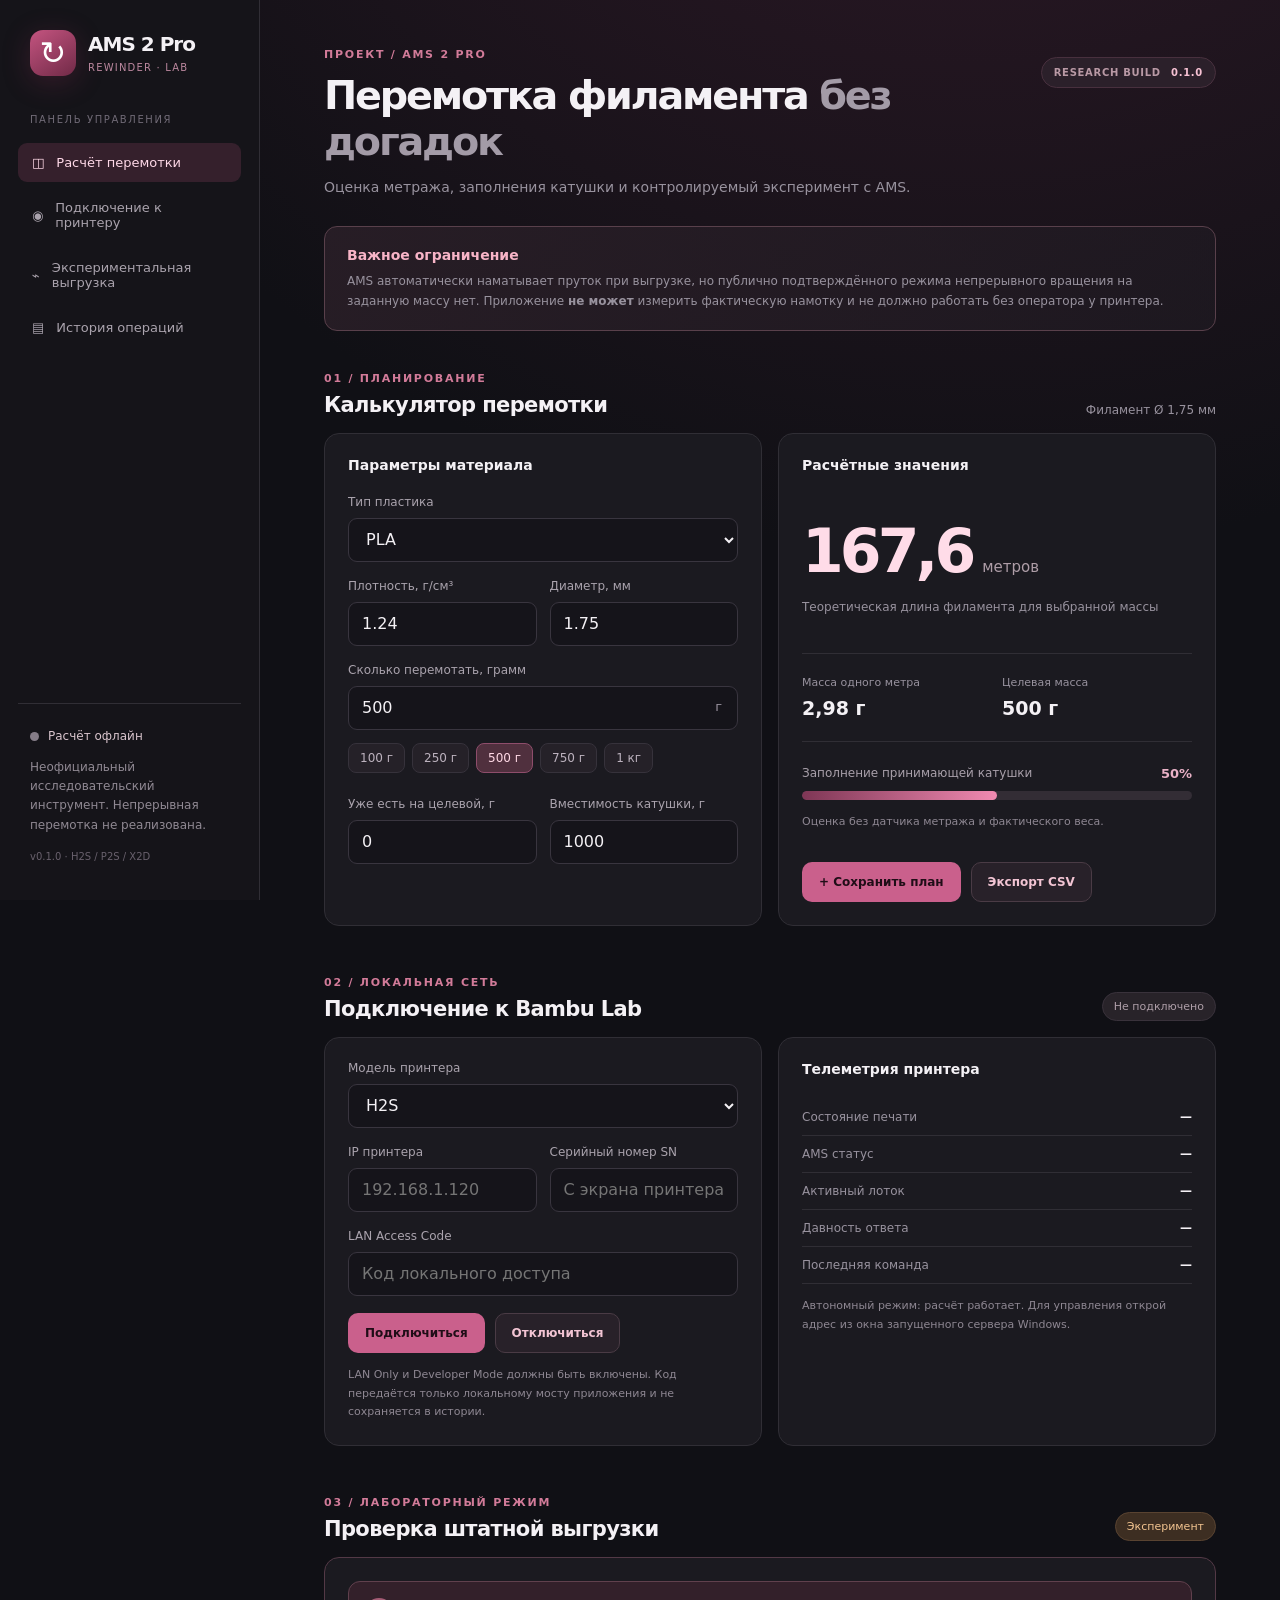
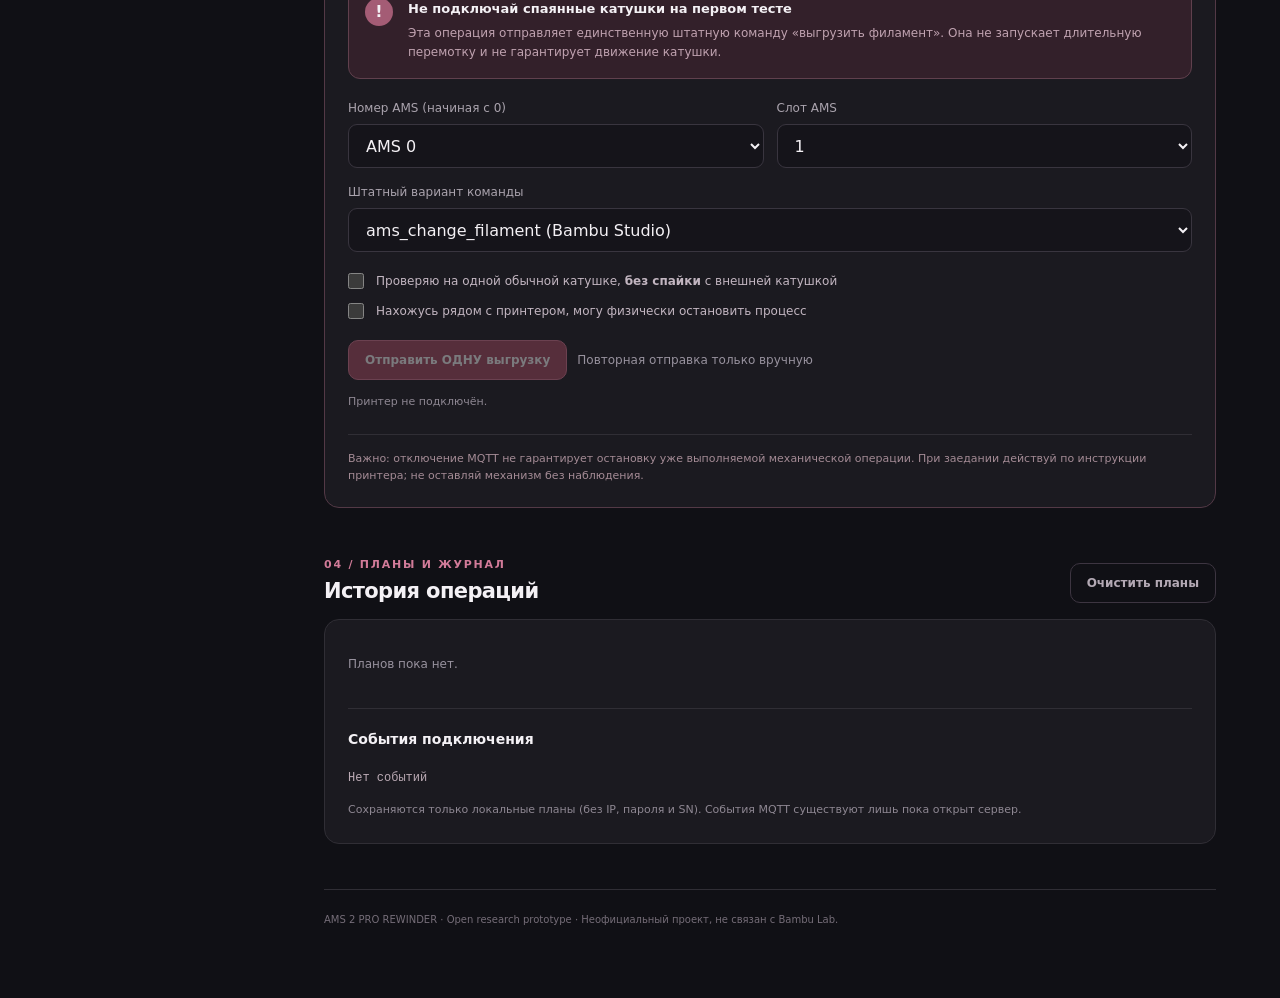
==== android-source/app/src/main/assets/index.html @ 52d9eb33 "Import AMS 2 Pro Rewinder v0.1.0 application source" ====
<!doctype html>
<html lang="ru">
<head>
<meta charset="utf-8"><meta name="viewport" content="width=device-width, initial-scale=1, viewport-fit=cover">
<meta name="theme-color" content="#151319"><meta name="description" content="AMS 2 Pro Rewinder: расчёт и экспериментальная штатная выгрузка через локальный LAN MQTT">
<link rel="manifest" href="manifest.webmanifest"><link rel="icon" href="icon.svg" type="image/svg+xml">
<link rel="stylesheet" href="styles.css"><title>AMS 2 Pro Rewinder</title>
</head>
<body>
<div class="shell">
 <aside class="sidebar">
  <div class="brand"><span class="brand-icon">↻</span><div><strong>AMS 2 Pro</strong><small>REWINDER · LAB</small></div></div>
  <div class="side-label">ПАНЕЛЬ УПРАВЛЕНИЯ</div>
  <a href="#calculator" class="navlink active">◫ <span>Расчёт перемотки</span></a>
  <a href="#connection" class="navlink">◉ <span>Подключение к принтеру</span></a>
  <a href="#experiment" class="navlink">⌁ <span>Экспериментальная выгрузка</span></a>
  <a href="#history" class="navlink">▤ <span>История операций</span></a>
  <div class="sidebar-bottom"><div class="dotline"><span id="sideDot" class="dot muted"></span><span id="sideStatus">Расчёт офлайн</span></div><p>Неофициальный исследовательский инструмент. Непрерывная перемотка не реализована.</p><small>v0.1.0 · H2S / P2S / X2D</small></div>
 </aside>
 <main class="main">
  <header class="header"><div><div class="eyebrow">ПРОЕКТ / AMS 2 PRO</div><h1>Перемотка филамента <span class="text-dim">без догадок</span></h1><p>Оценка метража, заполнения катушки и контролируемый эксперимент с AMS.</p></div><span class="top-tag">RESEARCH BUILD <b>0.1.0</b></span></header>
  <div class="notice"><strong>Важное ограничение</strong><p>AMS автоматически наматывает пруток при выгрузке, но публично подтверждённого режима непрерывного вращения на заданную массу нет. Приложение <b>не может</b> измерить фактическую намотку и не должно работать без оператора у принтера.</p></div>

  <section id="calculator" class="section">
   <div class="section-head"><div><span class="eyebrow">01 / ПЛАНИРОВАНИЕ</span><h2>Калькулятор перемотки</h2></div><span class="quiet">Филамент Ø 1,75 мм</span></div>
   <div class="two-cols">
    <div class="panel"><div class="panel-title">Параметры материала</div>
     <div class="field"><label for="material">Тип пластика</label><select id="material"><option value="PLA">PLA</option><option value="PETG">PETG</option><option value="ABS">ABS</option><option value="ASA">ASA</option><option value="TPU">TPU</option><option value="PA">PA / Nylon</option><option value="PC">PC</option><option value="custom">Другая плотность</option></select></div>
     <div class="fieldrow"><div class="field"><label for="density">Плотность, г/см³</label><input id="density" type="number" min="0.7" max="2.5" step="0.01" value="1.24"></div><div class="field"><label for="diameter">Диаметр, мм</label><input id="diameter" type="number" min="1" max="4" step="0.01" value="1.75"></div></div>
     <div class="field"><label for="grams">Сколько перемотать, грамм</label><div class="input-unit"><input id="grams" type="number" min="1" max="10000" step="1" value="500"><span>г</span></div></div>
     <div class="chips"><button class="chip" data-grams="100">100 г</button><button class="chip" data-grams="250">250 г</button><button class="chip selected" data-grams="500">500 г</button><button class="chip" data-grams="750">750 г</button><button class="chip" data-grams="1000">1 кг</button></div>
     <div class="fieldrow"><div class="field"><label for="starting">Уже есть на целевой, г</label><input id="starting" type="number" min="0" max="10000" value="0"></div><div class="field"><label for="capacity">Вместимость катушки, г</label><input id="capacity" type="number" min="1" max="10000" value="1000"></div></div>
    </div>
    <div class="panel estimate"><div class="panel-title">Расчётные значения</div>
     <div class="big-val"><span id="metres">167,7</span><span>метров</span></div><p class="muted-small">Теоретическая длина филамента для выбранной массы</p>
     <div class="calc-grid"><div><small>Масса одного метра</small><strong id="gpm">2,98 г</strong></div><div><small>Целевая масса</small><strong id="totalWeight">500 г</strong></div></div>
     <div class="gauge-row"><span>Заполнение принимающей катушки</span><strong id="fillLabel">50%</strong></div><div class="gauge"><div id="fillBar"></div></div><p id="overfill" class="helper">Расчёт без поправок на разброс диаметра и плотности.</p>
     <div class="calc-actions"><button id="savePlan" class="primary-btn">+ Сохранить план</button><button id="exportCsv" class="outline-btn">Экспорт CSV</button></div>
    </div>
   </div>
  </section>

  <section id="connection" class="section"><div class="section-head"><div><span class="eyebrow">02 / ЛОКАЛЬНАЯ СЕТЬ</span><h2>Подключение к Bambu Lab</h2></div><span id="connectionBadge" class="status-pill offline">Не подключено</span></div>
   <div class="two-cols"><div class="panel"><div class="field"><label for="model">Модель принтера</label><select id="model"><option>H2S</option><option>P2S</option><option>X2D</option></select></div>
    <div class="fieldrow"><div class="field"><label for="host">IP принтера</label><input id="host" type="text" placeholder="192.168.1.120" autocomplete="off" spellcheck="false"></div><div class="field"><label for="serial">Серийный номер SN</label><input id="serial" type="text" placeholder="С экрана принтера" autocomplete="off" spellcheck="false"></div></div>
    <div class="field"><label for="accessCode">LAN Access Code</label><input id="accessCode" type="password" placeholder="Код локального доступа" autocomplete="off"></div>
    <div class="actions"><button id="connect" class="primary-btn">Подключиться</button><button id="disconnect" class="outline-btn">Отключиться</button></div>
    <p class="helper">LAN Only и Developer Mode должны быть включены. Код передаётся только локальному мосту приложения и не сохраняется в истории.</p></div>
    <div class="panel"><div class="panel-title">Телеметрия принтера</div><div class="details"><div><span>Состояние печати</span><strong id="gcodeState">—</strong></div><div><span>AMS статус</span><strong id="amsStatus">—</strong></div><div><span>Активный лоток</span><strong id="trayNow">—</strong></div><div><span>Давность ответа</span><strong id="telemetryAge">—</strong></div><div><span>Последняя команда</span><strong id="lastCommand">—</strong></div></div><p id="bridgeMessage" class="helper">Открой приложение с локального сервера на Windows для управления. Офлайн-расчёт доступен без подключения.</p></div>
   </div>
  </section>

  <section id="experiment" class="section"><div class="section-head"><div><span class="eyebrow">03 / ЛАБОРАТОРНЫЙ РЕЖИМ</span><h2>Проверка штатной выгрузки</h2></div><span class="status-pill warning">Эксперимент</span></div>
   <div class="panel lab"><div class="lab-header"><div class="lab-mark">!</div><div><strong>Не подключай спаянные катушки на первом тесте</strong><p>Эта операция отправляет единственную штатную команду «выгрузить филамент». Она не запускает длительную перемотку и не гарантирует движение катушки.</p></div></div>
    <div class="fieldrow"><div class="field"><label for="unit">Номер AMS (начиная с 0)</label><select id="unit"><option value="0">AMS 0</option><option value="1">AMS 1</option><option value="2">AMS 2</option><option value="3">AMS 3</option></select></div><div class="field"><label for="slot">Слот AMS</label><select id="slot"><option value="0">1</option><option value="1">2</option><option value="2">3</option><option value="3">4</option></select></div></div>
    <div class="field"><label for="unloadMethod">Штатный вариант команды</label><select id="unloadMethod"><option value="ams_change_filament">ams_change_filament (Bambu Studio)</option><option value="unload_filament">unload_filament (возможна несовместимость)</option></select></div>
    <div class="checks"><label><input id="noSplice" type="checkbox"><span>Проверяю на одной обычной катушке, <b>без спайки</b> с внешней катушкой</span></label><label><input id="atPrinter" type="checkbox"><span>Нахожусь рядом с принтером, могу физически остановить процесс</span></label></div>
    <div class="actions"><button id="unload" class="danger-btn" disabled>Отправить ОДНУ выгрузку</button><span class="quiet">Повторная отправка только вручную</span></div>
    <p class="helper" id="unloadReason">Требуются подключение, свежая телеметрия, состояние IDLE/FINISH, активный слот AMS и два подтверждения.</p>
    <div class="lab-footer">Важно: отключение MQTT не гарантирует остановку уже выполняемой механической операции. При заедании действуй по инструкции принтера; не оставляй механизм без наблюдения.</div>
   </div>
  </section>

  <section id="history" class="section"><div class="section-head"><div><span class="eyebrow">04 / ПЛАНЫ И ЖУРНАЛ</span><h2>История операций</h2></div><button id="clearHistory" class="ghost-btn">Очистить планы</button></div><div class="panel"><div id="plans" class="plan-list"><p class="muted-small">Планы ещё не добавлены.</p></div><div class="divider"></div><div class="panel-title">События подключения</div><div id="events" class="events">Нет событий</div><p class="helper">Сохраняются только локальные планы (без IP, пароля и SN). События MQTT существуют лишь пока открыт сервер.</p></div></section>
  <footer>AMS 2 PRO REWINDER · Open research prototype · Неофициальный проект, не связан с Bambu Lab.</footer>
 </main>
</div>
<div id="toast" role="status" aria-live="polite"></div>
<script src="main.js" defer></script>
</body></html>
---- android-source/app/src/main/assets/styles.css ----
:root{color-scheme:dark;--bg:#101015;--side:#151419;--panel:#1b1a20;--line:#302e35;--txt:#f4f1f5;--muted:#98929e;--purple:#dd7198;--bright:#f8a5c1;--green:#93e4bb;--warn:#e8b57c;--red:#f18695;--field:#15141a;font-family:Inter,system-ui,-apple-system,'Segoe UI',sans-serif}*{box-sizing:border-box}html{scroll-behavior:smooth}body{margin:0;background:radial-gradient(circle at 76% -20%,#351b2b 0%,transparent 33%),var(--bg);color:var(--txt)}button,input,select{font:inherit}button{cursor:pointer}button:disabled{cursor:not-allowed;opacity:.42}a{color:inherit;text-decoration:none}.shell{display:grid;grid-template-columns:260px 1fr;min-height:100dvh}.sidebar{position:sticky;top:0;display:flex;flex-direction:column;height:100dvh;background:var(--side);border-right:1px solid var(--line);padding:30px 18px}.brand{display:flex;align-items:center;gap:12px;padding:0 12px 38px}.brand-icon{background:linear-gradient(145deg,#c45480,#712a47);border-radius:13px;color:#fff;display:grid;place-items:center;height:46px;width:46px;font-size:32px;box-shadow:0 6px 28px #a1326140}.brand strong{font-size:20px;display:block;letter-spacing:-.05em}.brand small{font-size:10px;color:#bc889f;letter-spacing:.12em}.side-label{font-size:10px;letter-spacing:.16em;color:#716b77;padding:0 12px 15px}.navlink{display:flex;align-items:center;gap:12px;font-size:13px;color:#aaa3ad;padding:12px 14px;margin:3px 0;border-radius:9px}.navlink:hover,.navlink.active{background:#35202c;color:#ffd9e8}.sidebar-bottom{margin-top:auto;border-top:1px solid var(--line);padding:23px 12px 4px;font-size:12px;color:#908993;line-height:1.6}.sidebar-bottom small{color:#69616d}.dotline{display:flex;align-items:center;gap:9px;color:#d9c5cd}.dot{display:inline-block;width:9px;height:9px;border-radius:50%;background:var(--green)}.dot.muted{background:#857d88}.main{width:min(1250px,100%);padding:48px clamp(20px,5vw,70px);margin:0 auto}.header{display:flex;justify-content:space-between;align-items:flex-start;gap:15px;margin-bottom:27px}.eyebrow{font-size:11px;letter-spacing:.16em;font-weight:700;color:#d27b99}.header h1{font-size:clamp(28px,3.1vw,43px);font-weight:740;letter-spacing:-.055em;line-height:1.15;margin:12px 0}.text-dim{color:#a39ba7}.header p,.notice p{color:var(--muted);font-size:14px;line-height:1.65;margin:8px 0 0}.top-tag{white-space:nowrap;background:#2b202a;border:1px solid #48303e;color:#b999a5;font-size:10px;font-weight:700;letter-spacing:.07em;padding:9px 12px;border-radius:100px;margin-top:9px}.top-tag b{color:#f6c1d3;margin-left:6px}.notice{border:1px solid #59404b;background:linear-gradient(105deg,#2c2029cc,#201b23a1);padding:18px 22px;border-radius:13px;margin-bottom:32px}.notice strong{color:#f8b4c7;font-size:14px}.notice p{font-size:12px}.section{scroll-margin-top:20px;margin:36px 0 45px}.section-head{display:flex;justify-content:space-between;align-items:end;margin-bottom:16px;gap:12px}.section-head h2{font-size:21px;letter-spacing:-.03em;margin:7px 0 0}.quiet{font-size:12px;color:var(--muted)}.two-cols{display:grid;grid-template-columns:minmax(0,1fr) minmax(0,1fr);gap:16px}.panel{background:var(--panel);border:1px solid var(--line);border-radius:15px;padding:23px;min-width:0}.panel-title{font-size:14px;font-weight:650;margin-bottom:22px}.field{margin-bottom:17px;min-width:0}.field label{font-size:12px;color:#aaa3ad;display:block;margin-bottom:9px}.fieldrow{display:grid;grid-template-columns:1fr 1fr;gap:13px}.field input,.field select{width:100%;height:44px;border:1px solid #39353f;background:var(--field);border-radius:9px;color:var(--txt);outline:none;padding:0 13px;min-width:0}.field input:focus,.field select:focus{border-color:#c16d91;box-shadow:0 0 0 3px #a3527525}.input-unit{position:relative}.input-unit input{padding-right:40px}.input-unit span{position:absolute;right:16px;top:13px;font-size:13px;color:var(--muted)}.chips{display:flex;flex-wrap:wrap;gap:7px;margin:-4px 0 24px}.chip{border-radius:8px;color:#bcb2be;border:1px solid #36323b;background:#252128;padding:7px 11px;font-size:12px}.chip:hover,.chip.selected{background:#50303e;border-color:#8e4d6b;color:#ffd9e6}.estimate{display:flex;flex-direction:column}.big-val{margin:21px 0 0;display:flex;flex-wrap:wrap;align-items:baseline;gap:10px}.big-val span:first-child{font-size:clamp(42px,5vw,60px);font-weight:760;letter-spacing:-.065em;color:#ffdce8}.big-val span:last-child{font-size:15px;color:#ae9da7}.muted-small{font-size:12px;color:var(--muted);line-height:1.6}.calc-grid{display:grid;grid-template-columns:1fr 1fr;gap:10px;border-top:1px solid var(--line);border-bottom:1px solid var(--line);padding:22px 0;margin:24px 0}.calc-grid small{display:block;color:var(--muted);font-size:11px;margin-bottom:8px}.calc-grid strong{font-size:19px}.gauge-row{display:flex;justify-content:space-between;gap:8px;font-size:12px;color:#a9a0aa}.gauge-row strong{font-size:13px;color:#eab2c7}.gauge{background:#332d35;border-radius:90px;height:9px;overflow:hidden;margin-top:10px}.gauge div{height:100%;background:linear-gradient(90deg,#7e3655,#f18ab1);width:50%;border-radius:90px;transition:width .2s}.helper{font-size:11px;line-height:1.7;color:#8e8792;margin:13px 0 0}.helper.error{color:#f9b3b6}.calc-actions{display:flex;flex-wrap:wrap;gap:10px;margin-top:auto;padding-top:30px}.primary-btn,.outline-btn,.danger-btn,.ghost-btn{border-radius:10px;font-size:12px;font-weight:700;padding:12px 16px;border:1px solid transparent}.primary-btn{background:#ca608c;color:#200d17}.primary-btn:hover{background:#e37fa9}.outline-btn{border-color:#4a3b45;background:#282129;color:#f2c4d3}.outline-btn:hover{background:#3b2a35}.danger-btn{background:#a94b62;color:#fff;border:1px solid #dc7893}.danger-btn:hover{background:#c95b78}.ghost-btn{background:transparent;color:#b3a9b4;border-color:#3d3541}.status-pill{border:1px solid #335441;color:#a2e9bd;background:#203729;border-radius:100px;padding:7px 11px;font-size:11px;white-space:nowrap}.status-pill.offline{color:#ae9ea8;background:#282329;border-color:#39323b}.status-pill.warning{color:#f4c591;background:#3d2e22;border-color:#594331}.details>div{display:flex;justify-content:space-between;align-items:center;gap:10px;border-bottom:1px solid var(--line);padding:11px 0;font-size:12px}.details>div span{color:var(--muted)}.details>div strong{font-weight:650;text-align:right}.lab{border-color:#533946}.lab-header{display:flex;gap:15px;padding:16px;margin-bottom:22px;background:#33202a;border:1px solid #60404d;border-radius:12px}.lab-header strong{font-size:13px}.lab-header p{font-size:12px;color:#c0a2b0;line-height:1.6;margin:7px 0 0}.lab-mark{width:28px;min-width:28px;height:28px;display:grid;place-items:center;border-radius:50%;background:#a45c75;font-weight:900}.checks{display:grid;gap:12px;margin:20px 0}.checks label{font-size:12px;line-height:1.5;color:#c3b6c1;display:flex;align-items:flex-start;gap:12px}.checks input{accent-color:#d9799a;min-width:16px;height:16px;margin:1px 0 0}.actions{display:flex;gap:10px;align-items:center;flex-wrap:wrap}.lab-footer{border-top:1px solid var(--line);margin-top:22px;padding-top:15px;color:#a48b95;font-size:11px;line-height:1.55}.plan-list{display:grid;gap:10px}.plan{display:flex;gap:15px;justify-content:space-between;align-items:center;padding:12px;border:1px solid #38313a;border-radius:10px}.plan strong{display:block;font-size:13px}.plan small{display:block;color:var(--muted);font-size:11px;margin-top:5px}.plan button{background:transparent;color:#bf9ba9;border:0;font-size:12px}.divider{margin:22px 0;border-top:1px solid var(--line)}.events{display:grid;gap:5px;font:12px/1.6 ui-monospace,'Cascadia Code',monospace;color:#bcabb5;max-height:200px;overflow-y:auto}.events div{background:#17151a;border:1px solid #302b33;border-radius:6px;padding:6px 9px}footer{border-top:1px solid var(--line);padding:22px 0;color:#756d78;font-size:10px;line-height:1.6}#toast{position:fixed;bottom:28px;right:25px;max-width:330px;background:#483041;border:1px solid #98607d;border-radius:12px;padding:13px 17px;font-size:12px;line-height:1.55;color:#fff;box-shadow:0 12px 34px #0008;opacity:0;pointer-events:none;transition:opacity .2s}#toast.show{opacity:1}#toast.error{background:#49252c;border-color:#a64d60}@media(max-width:1000px){.shell{grid-template-columns:1fr}.sidebar{height:auto;position:static;padding:15px 20px;flex-direction:row;align-items:center;gap:4px;overflow-x:auto}.brand{padding:0 15px 0 0;flex:none}.brand-icon{width:37px;height:37px;font-size:23px}.brand strong{font-size:15px}.side-label,.sidebar-bottom{display:none}.navlink{white-space:nowrap;flex:none;margin:0;padding:9px 12px}.main{padding:28px 22px}.top-tag{display:none}}@media(max-width:650px){.brand small{display:none}.sidebar{padding:12px;gap:6px}.navlink{font-size:0;padding:10px}.navlink span{font-size:11px}.two-cols,.fieldrow{grid-template-columns:1fr}.main{padding:25px 15px}.panel{padding:19px}.header{margin-top:4px}.header h1{font-size:29px}.notice{padding:14px 17px}.section{margin:32px 0}.section-head h2{font-size:20px}.quiet{font-size:10px}.big-val span:first-child{font-size:48px}.calc-actions{padding-top:20px}#toast{left:15px;right:15px;bottom:16px;max-width:none}}
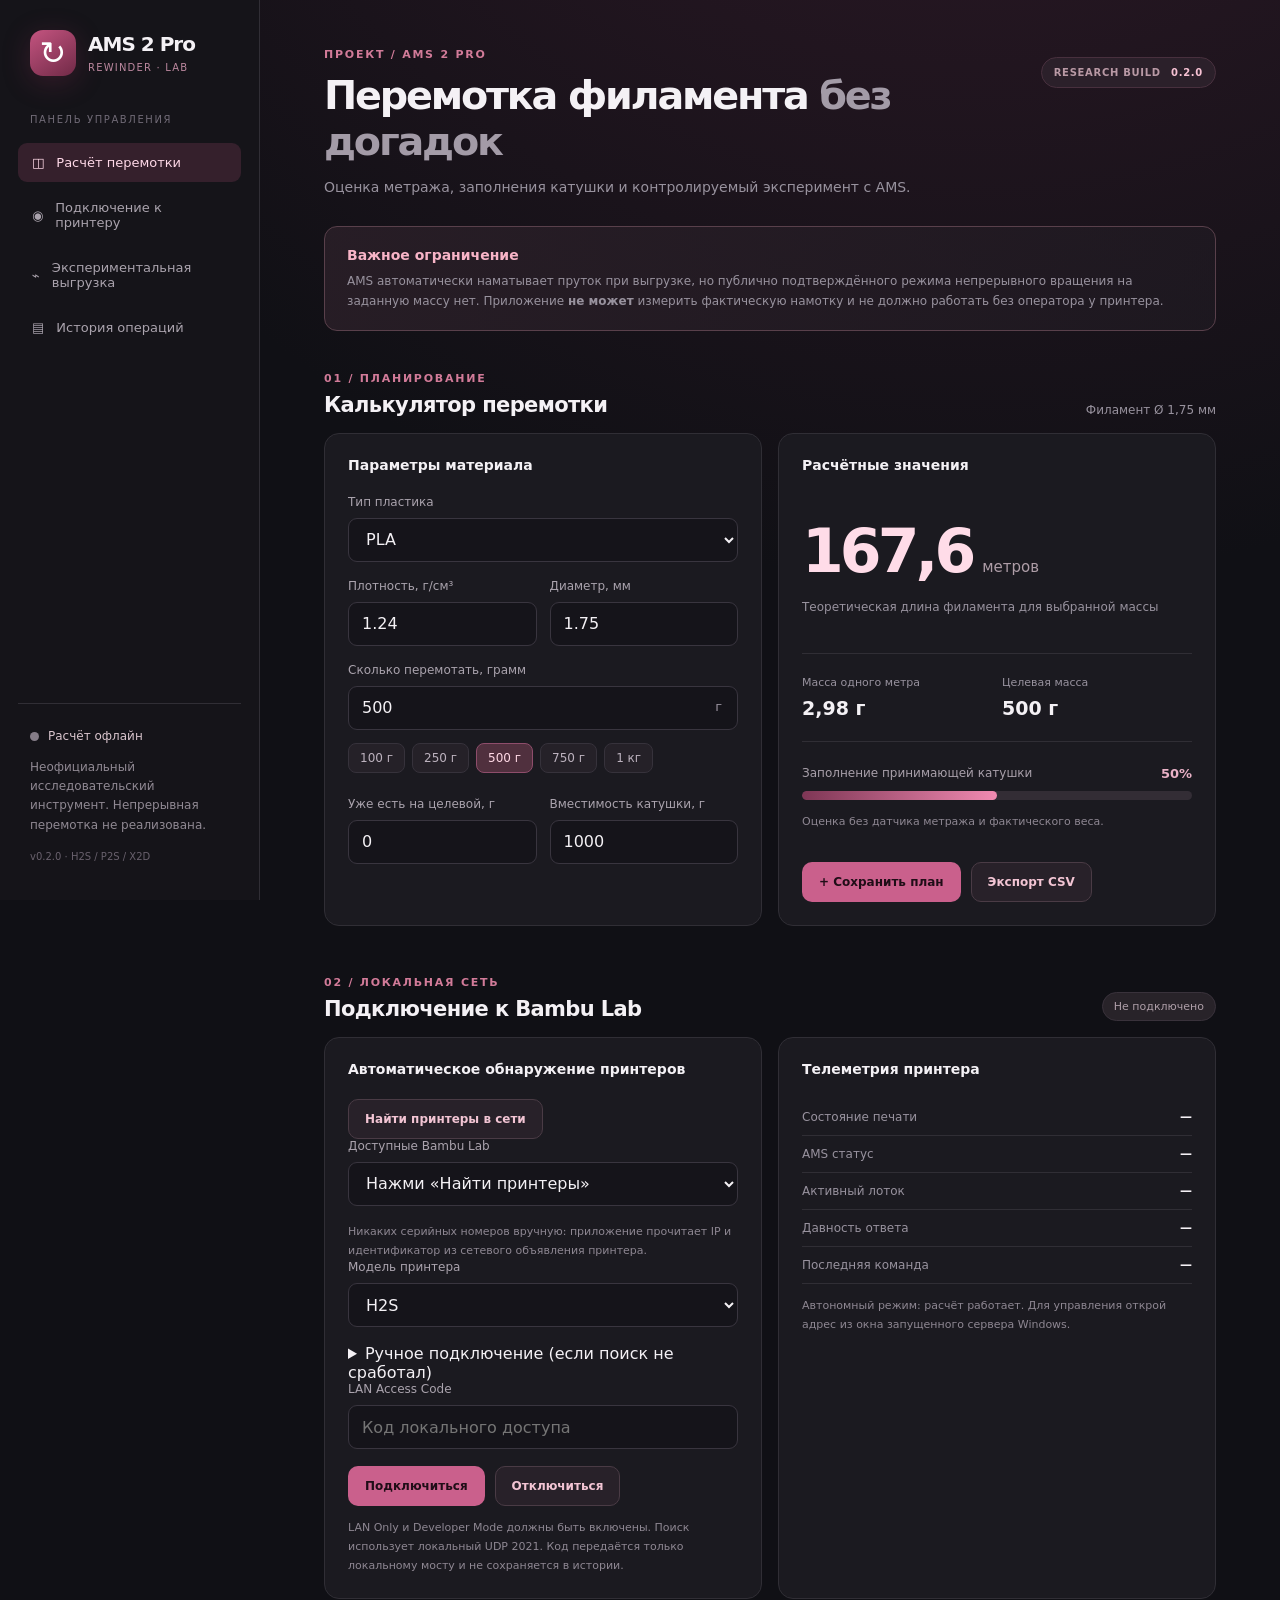
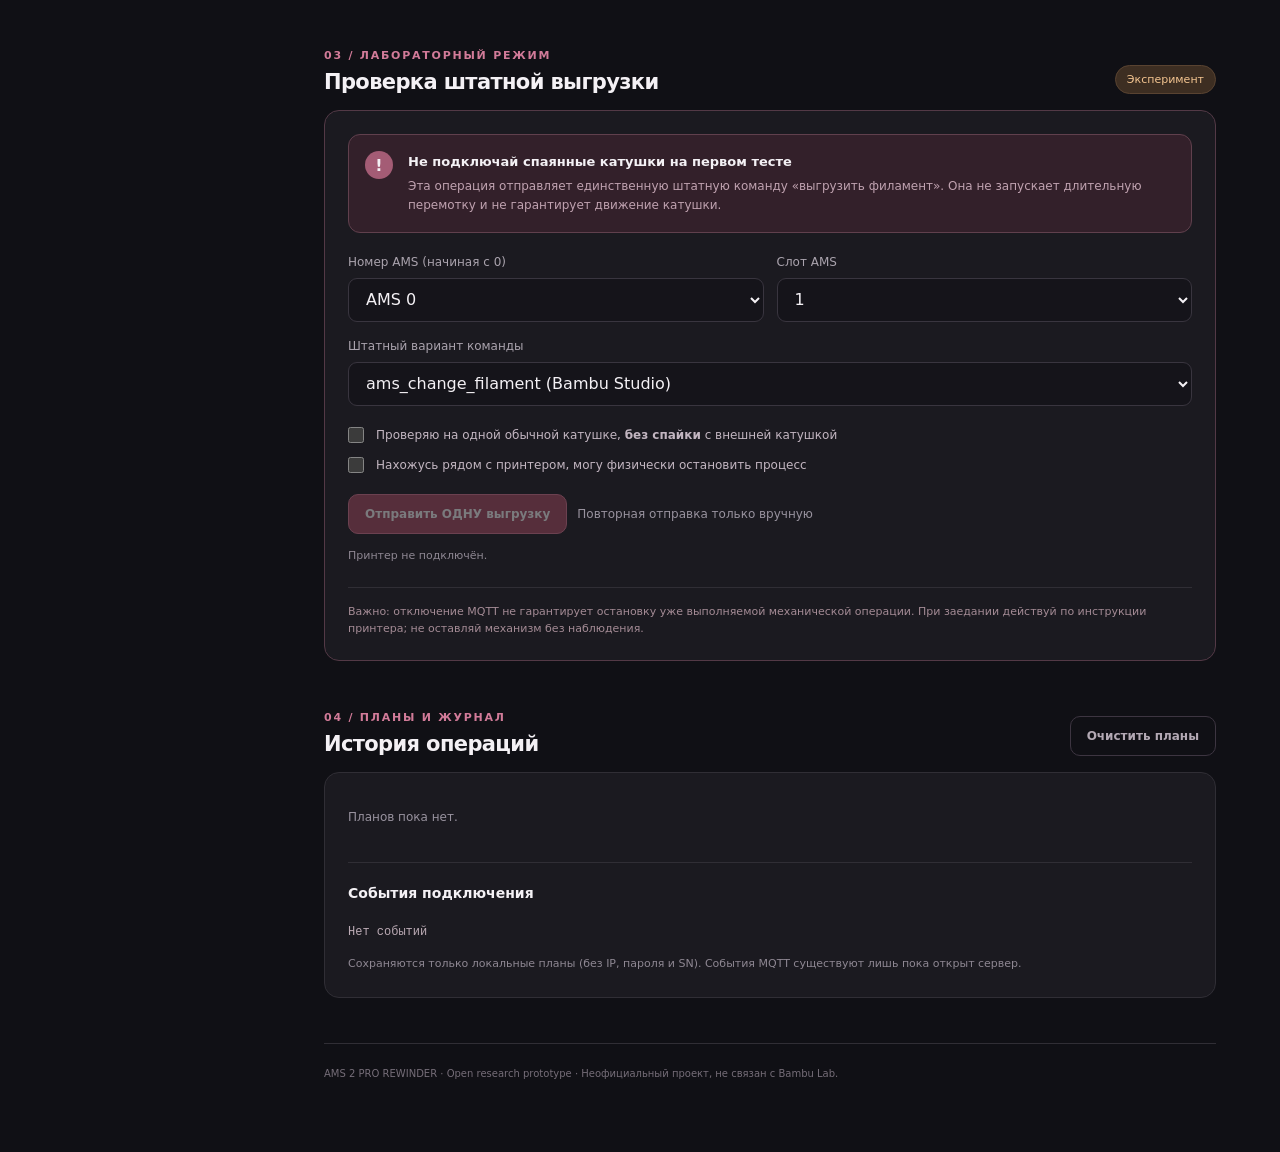
==== commit eaa9cc4f: "Sync Android offline assets with v0.2.0 discovery UI" ====
--- a/android-source/app/src/main/assets/index.html
+++ b/android-source/app/src/main/assets/index.html
@@ -15,10 +15,10 @@
   <a href="#connection" class="navlink">◉ <span>Подключение к принтеру</span></a>
   <a href="#experiment" class="navlink">⌁ <span>Экспериментальная выгрузка</span></a>
   <a href="#history" class="navlink">▤ <span>История операций</span></a>
-  <div class="sidebar-bottom"><div class="dotline"><span id="sideDot" class="dot muted"></span><span id="sideStatus">Расчёт офлайн</span></div><p>Неофициальный исследовательский инструмент. Непрерывная перемотка не реализована.</p><small>v0.1.0 · H2S / P2S / X2D</small></div>
+  <div class="sidebar-bottom"><div class="dotline"><span id="sideDot" class="dot muted"></span><span id="sideStatus">Расчёт офлайн</span></div><p>Неофициальный исследовательский инструмент. Непрерывная перемотка не реализована.</p><small>v0.2.0 · H2S / P2S / X2D</small></div>
  </aside>
  <main class="main">
-  <header class="header"><div><div class="eyebrow">ПРОЕКТ / AMS 2 PRO</div><h1>Перемотка филамента <span class="text-dim">без догадок</span></h1><p>Оценка метража, заполнения катушки и контролируемый эксперимент с AMS.</p></div><span class="top-tag">RESEARCH BUILD <b>0.1.0</b></span></header>
+  <header class="header"><div><div class="eyebrow">ПРОЕКТ / AMS 2 PRO</div><h1>Перемотка филамента <span class="text-dim">без догадок</span></h1><p>Оценка метража, заполнения катушки и контролируемый эксперимент с AMS.</p></div><span class="top-tag">RESEARCH BUILD <b>0.2.0</b></span></header>
   <div class="notice"><strong>Важное ограничение</strong><p>AMS автоматически наматывает пруток при выгрузке, но публично подтверждённого режима непрерывного вращения на заданную массу нет. Приложение <b>не может</b> измерить фактическую намотку и не должно работать без оператора у принтера.</p></div>
 
   <section id="calculator" class="section">
@@ -41,11 +41,18 @@
   </section>
 
   <section id="connection" class="section"><div class="section-head"><div><span class="eyebrow">02 / ЛОКАЛЬНАЯ СЕТЬ</span><h2>Подключение к Bambu Lab</h2></div><span id="connectionBadge" class="status-pill offline">Не подключено</span></div>
-   <div class="two-cols"><div class="panel"><div class="field"><label for="model">Модель принтера</label><select id="model"><option>H2S</option><option>P2S</option><option>X2D</option></select></div>
-    <div class="fieldrow"><div class="field"><label for="host">IP принтера</label><input id="host" type="text" placeholder="192.168.1.120" autocomplete="off" spellcheck="false"></div><div class="field"><label for="serial">Серийный номер SN</label><input id="serial" type="text" placeholder="С экрана принтера" autocomplete="off" spellcheck="false"></div></div>
+   <div class="two-cols"><div class="panel">
+    <div class="panel-title">Автоматическое обнаружение принтеров</div>
+    <div class="actions"><button id="discover" class="outline-btn" type="button">Найти принтеры в сети</button></div>
+    <div class="field"><label for="devices">Доступные Bambu Lab</label><select id="devices"><option value="">Нажми «Найти принтеры»</option></select></div>
+    <p id="discoveryMessage" class="helper" role="status">Никаких серийных номеров вручную: приложение прочитает IP и идентификатор из сетевого объявления принтера.</p>
+    <div class="field"><label for="model">Модель принтера</label><select id="model"><option>H2S</option><option>P2S</option><option>X2D</option></select></div>
+    <details id="manualConnection"><summary>Ручное подключение (если поиск не сработал)</summary>
+      <div class="fieldrow"><div class="field"><label for="host">IP принтера</label><input id="host" type="text" placeholder="192.168.1.120" autocomplete="off" spellcheck="false"></div><div class="field"><label for="serial">Серийный номер SN</label><input id="serial" type="text" placeholder="С экрана принтера" autocomplete="off" spellcheck="false"></div></div>
+    </details>
     <div class="field"><label for="accessCode">LAN Access Code</label><input id="accessCode" type="password" placeholder="Код локального доступа" autocomplete="off"></div>
     <div class="actions"><button id="connect" class="primary-btn">Подключиться</button><button id="disconnect" class="outline-btn">Отключиться</button></div>
-    <p class="helper">LAN Only и Developer Mode должны быть включены. Код передаётся только локальному мосту приложения и не сохраняется в истории.</p></div>
+    <p class="helper">LAN Only и Developer Mode должны быть включены. Поиск использует локальный UDP 2021. Код передаётся только локальному мосту и не сохраняется в истории.</p></div>
     <div class="panel"><div class="panel-title">Телеметрия принтера</div><div class="details"><div><span>Состояние печати</span><strong id="gcodeState">—</strong></div><div><span>AMS статус</span><strong id="amsStatus">—</strong></div><div><span>Активный лоток</span><strong id="trayNow">—</strong></div><div><span>Давность ответа</span><strong id="telemetryAge">—</strong></div><div><span>Последняя команда</span><strong id="lastCommand">—</strong></div></div><p id="bridgeMessage" class="helper">Открой приложение с локального сервера на Windows для управления. Офлайн-расчёт доступен без подключения.</p></div>
    </div>
   </section>
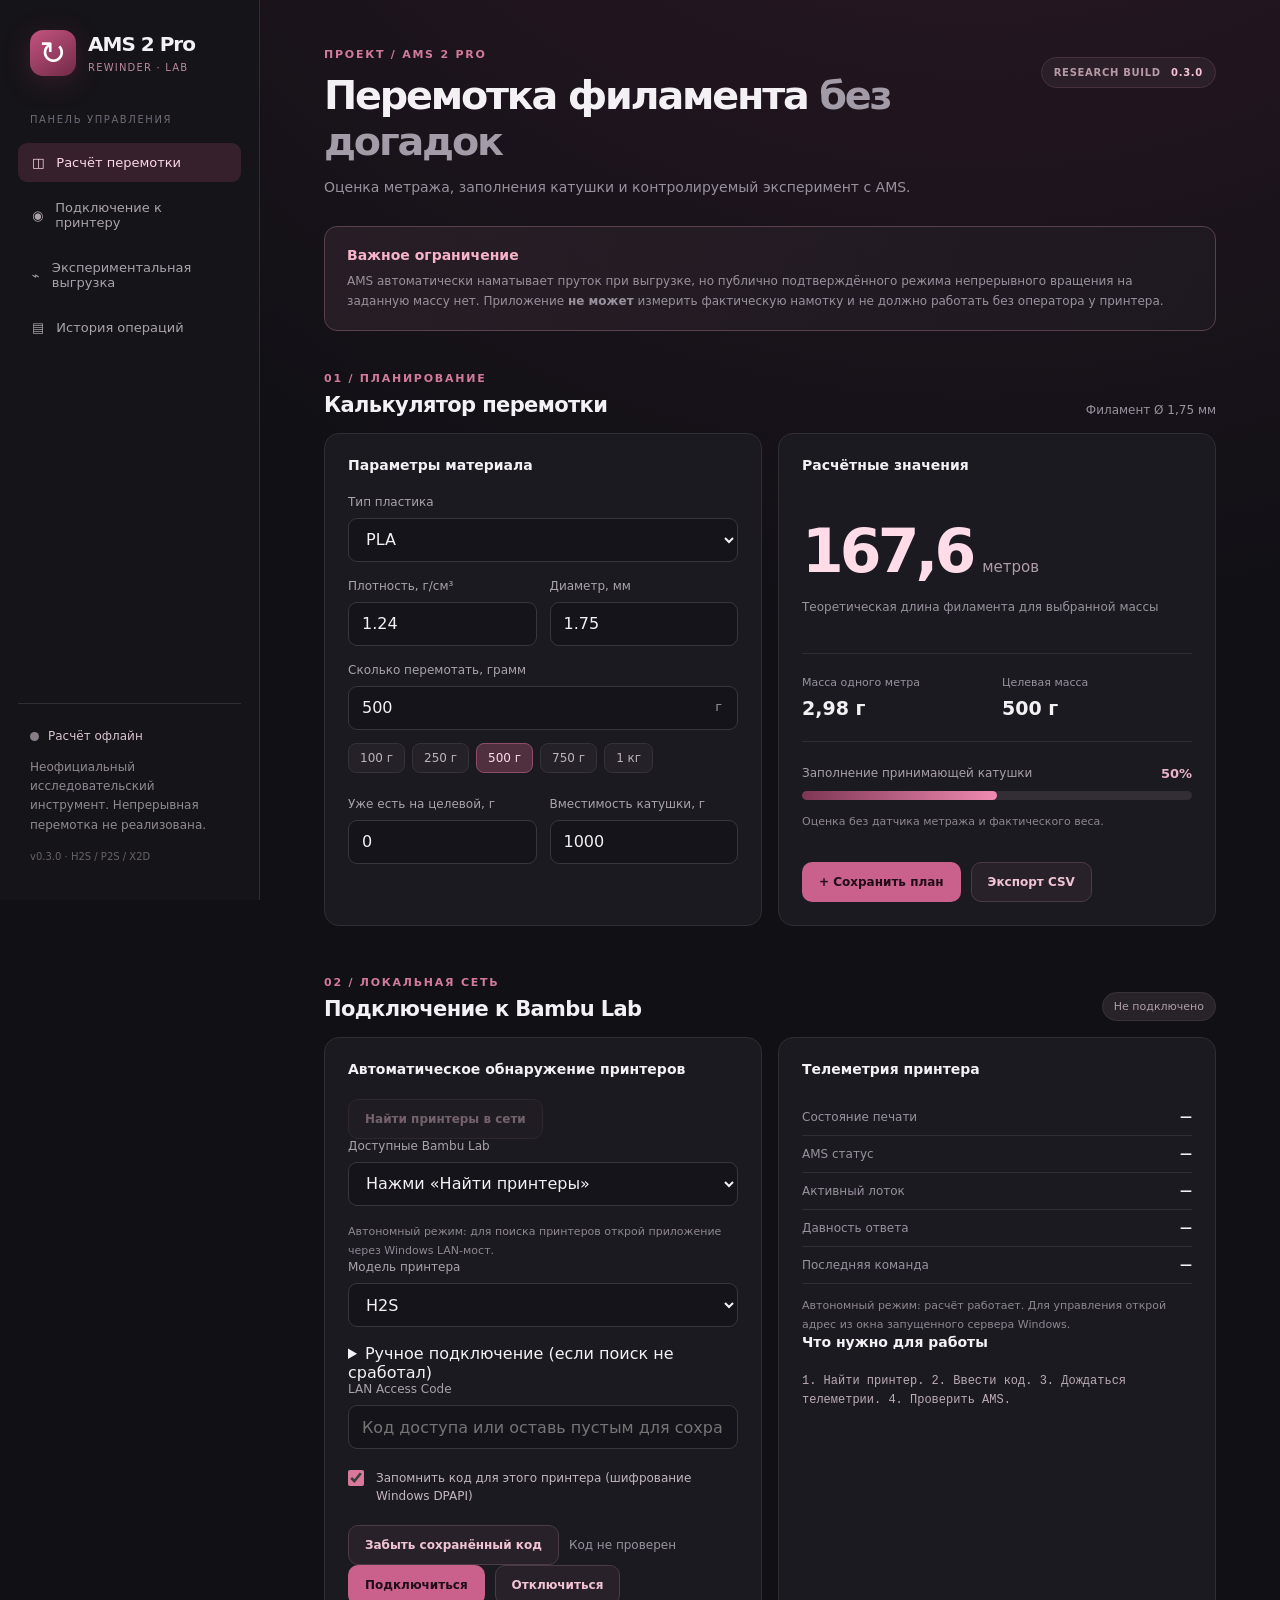
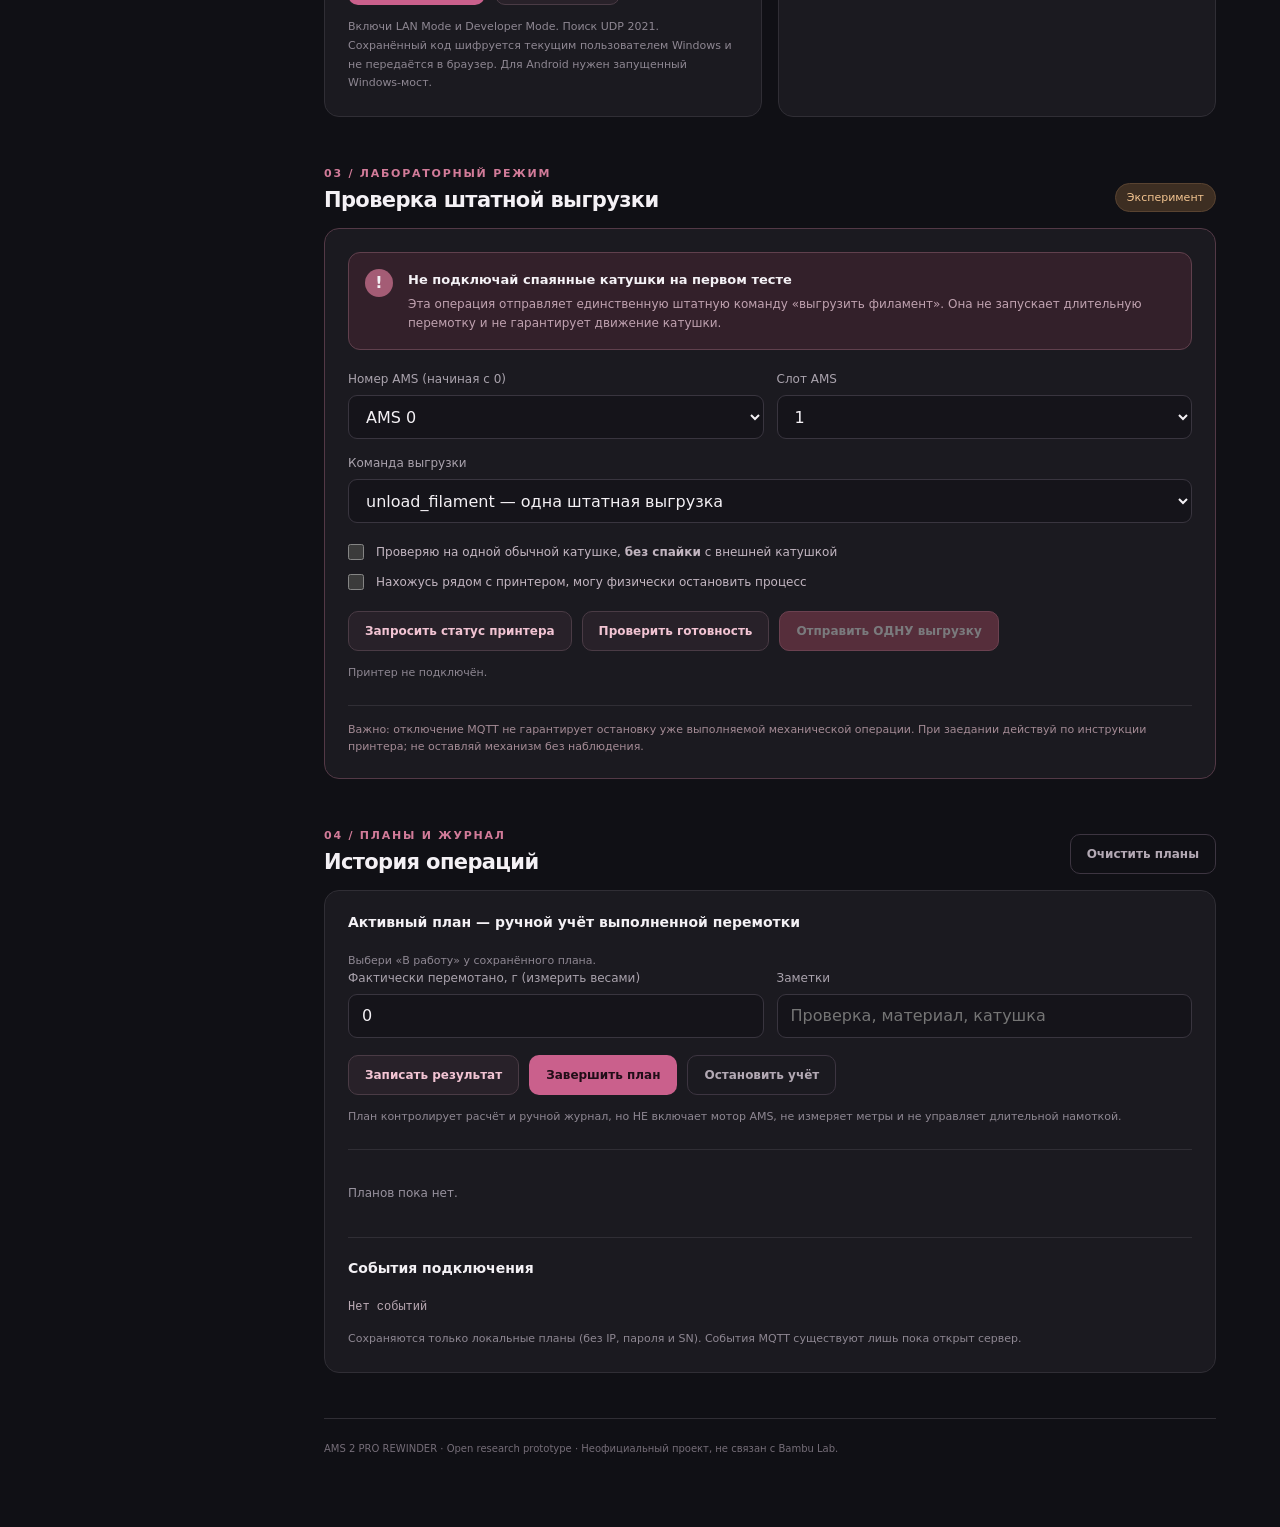
==== commit 25299dd4: "Sync Android UI with v0.3.0 readiness, plans and code vault" ====
--- a/android-source/app/src/main/assets/index.html
+++ b/android-source/app/src/main/assets/index.html
@@ -15,10 +15,10 @@
   <a href="#connection" class="navlink">◉ <span>Подключение к принтеру</span></a>
   <a href="#experiment" class="navlink">⌁ <span>Экспериментальная выгрузка</span></a>
   <a href="#history" class="navlink">▤ <span>История операций</span></a>
-  <div class="sidebar-bottom"><div class="dotline"><span id="sideDot" class="dot muted"></span><span id="sideStatus">Расчёт офлайн</span></div><p>Неофициальный исследовательский инструмент. Непрерывная перемотка не реализована.</p><small>v0.2.0 · H2S / P2S / X2D</small></div>
+  <div class="sidebar-bottom"><div class="dotline"><span id="sideDot" class="dot muted"></span><span id="sideStatus">Расчёт офлайн</span></div><p>Неофициальный исследовательский инструмент. Непрерывная перемотка не реализована.</p><small>v0.3.0 · H2S / P2S / X2D</small></div>
  </aside>
  <main class="main">
-  <header class="header"><div><div class="eyebrow">ПРОЕКТ / AMS 2 PRO</div><h1>Перемотка филамента <span class="text-dim">без догадок</span></h1><p>Оценка метража, заполнения катушки и контролируемый эксперимент с AMS.</p></div><span class="top-tag">RESEARCH BUILD <b>0.2.0</b></span></header>
+  <header class="header"><div><div class="eyebrow">ПРОЕКТ / AMS 2 PRO</div><h1>Перемотка филамента <span class="text-dim">без догадок</span></h1><p>Оценка метража, заполнения катушки и контролируемый эксперимент с AMS.</p></div><span class="top-tag">RESEARCH BUILD <b>0.3.0</b></span></header>
   <div class="notice"><strong>Важное ограничение</strong><p>AMS автоматически наматывает пруток при выгрузке, но публично подтверждённого режима непрерывного вращения на заданную массу нет. Приложение <b>не может</b> измерить фактическую намотку и не должно работать без оператора у принтера.</p></div>
 
   <section id="calculator" class="section">
@@ -50,25 +50,33 @@
     <details id="manualConnection"><summary>Ручное подключение (если поиск не сработал)</summary>
       <div class="fieldrow"><div class="field"><label for="host">IP принтера</label><input id="host" type="text" placeholder="192.168.1.120" autocomplete="off" spellcheck="false"></div><div class="field"><label for="serial">Серийный номер SN</label><input id="serial" type="text" placeholder="С экрана принтера" autocomplete="off" spellcheck="false"></div></div>
     </details>
-    <div class="field"><label for="accessCode">LAN Access Code</label><input id="accessCode" type="password" placeholder="Код локального доступа" autocomplete="off"></div>
+    <div class="field"><label for="accessCode">LAN Access Code</label><input id="accessCode" type="password" placeholder="Код доступа или оставь пустым для сохранённого" autocomplete="off"></div>
+    <div class="checks"><label><input id="rememberCode" type="checkbox" checked><span>Запомнить код для этого принтера (шифрование Windows DPAPI)</span></label></div>
+    <div class="actions"><button id="forgetCode" class="outline-btn" type="button">Забыть сохранённый код</button><span id="savedCodeStatus" class="quiet">Код не проверен</span></div>
     <div class="actions"><button id="connect" class="primary-btn">Подключиться</button><button id="disconnect" class="outline-btn">Отключиться</button></div>
-    <p class="helper">LAN Only и Developer Mode должны быть включены. Поиск использует локальный UDP 2021. Код передаётся только локальному мосту и не сохраняется в истории.</p></div>
-    <div class="panel"><div class="panel-title">Телеметрия принтера</div><div class="details"><div><span>Состояние печати</span><strong id="gcodeState">—</strong></div><div><span>AMS статус</span><strong id="amsStatus">—</strong></div><div><span>Активный лоток</span><strong id="trayNow">—</strong></div><div><span>Давность ответа</span><strong id="telemetryAge">—</strong></div><div><span>Последняя команда</span><strong id="lastCommand">—</strong></div></div><p id="bridgeMessage" class="helper">Открой приложение с локального сервера на Windows для управления. Офлайн-расчёт доступен без подключения.</p></div>
+    <p class="helper">Включи LAN Mode и Developer Mode. Поиск UDP 2021. Сохранённый код шифруется текущим пользователем Windows и не передаётся в браузер. Для Android нужен запущенный Windows-мост.</p></div>
+    <div class="panel"><div class="panel-title">Телеметрия принтера</div><div class="details"><div><span>Состояние печати</span><strong id="gcodeState">—</strong></div><div><span>AMS статус</span><strong id="amsStatus">—</strong></div><div><span>Активный лоток</span><strong id="trayNow">—</strong></div><div><span>Давность ответа</span><strong id="telemetryAge">—</strong></div><div><span>Последняя команда</span><strong id="lastCommand">—</strong></div></div><p id="bridgeMessage" class="helper">Сначала подключись к Windows-мосту. Офлайн-расчёт доступен без принтера.</p>
+      <div class="panel-title">Что нужно для работы</div><div id="connectionSteps" aria-live="polite" class="events">1. Найти принтер. 2. Ввести код. 3. Дождаться телеметрии. 4. Проверить AMS.</div></div>
    </div>
   </section>
 
   <section id="experiment" class="section"><div class="section-head"><div><span class="eyebrow">03 / ЛАБОРАТОРНЫЙ РЕЖИМ</span><h2>Проверка штатной выгрузки</h2></div><span class="status-pill warning">Эксперимент</span></div>
    <div class="panel lab"><div class="lab-header"><div class="lab-mark">!</div><div><strong>Не подключай спаянные катушки на первом тесте</strong><p>Эта операция отправляет единственную штатную команду «выгрузить филамент». Она не запускает длительную перемотку и не гарантирует движение катушки.</p></div></div>
     <div class="fieldrow"><div class="field"><label for="unit">Номер AMS (начиная с 0)</label><select id="unit"><option value="0">AMS 0</option><option value="1">AMS 1</option><option value="2">AMS 2</option><option value="3">AMS 3</option></select></div><div class="field"><label for="slot">Слот AMS</label><select id="slot"><option value="0">1</option><option value="1">2</option><option value="2">3</option><option value="3">4</option></select></div></div>
-    <div class="field"><label for="unloadMethod">Штатный вариант команды</label><select id="unloadMethod"><option value="ams_change_filament">ams_change_filament (Bambu Studio)</option><option value="unload_filament">unload_filament (возможна несовместимость)</option></select></div>
+    <div class="field"><label for="unloadMethod">Команда выгрузки</label><select id="unloadMethod"><option value="unload_filament">unload_filament — одна штатная выгрузка</option></select></div>
     <div class="checks"><label><input id="noSplice" type="checkbox"><span>Проверяю на одной обычной катушке, <b>без спайки</b> с внешней катушкой</span></label><label><input id="atPrinter" type="checkbox"><span>Нахожусь рядом с принтером, могу физически остановить процесс</span></label></div>
-    <div class="actions"><button id="unload" class="danger-btn" disabled>Отправить ОДНУ выгрузку</button><span class="quiet">Повторная отправка только вручную</span></div>
-    <p class="helper" id="unloadReason">Требуются подключение, свежая телеметрия, состояние IDLE/FINISH, активный слот AMS и два подтверждения.</p>
+    <div class="actions"><button id="refreshTelemetry" class="outline-btn" type="button">Запросить статус принтера</button><button id="checkUnload" class="outline-btn" type="button">Проверить готовность</button><button id="unload" class="danger-btn" disabled>Отправить ОДНУ выгрузку</button></div>
+    <p class="helper" id="unloadReason">Выбери AMS и слот, затем нажми «Проверить готовность».</p><div id="unloadChecks" class="events" aria-live="polite"></div>
     <div class="lab-footer">Важно: отключение MQTT не гарантирует остановку уже выполняемой механической операции. При заедании действуй по инструкции принтера; не оставляй механизм без наблюдения.</div>
    </div>
   </section>
 
-  <section id="history" class="section"><div class="section-head"><div><span class="eyebrow">04 / ПЛАНЫ И ЖУРНАЛ</span><h2>История операций</h2></div><button id="clearHistory" class="ghost-btn">Очистить планы</button></div><div class="panel"><div id="plans" class="plan-list"><p class="muted-small">Планы ещё не добавлены.</p></div><div class="divider"></div><div class="panel-title">События подключения</div><div id="events" class="events">Нет событий</div><p class="helper">Сохраняются только локальные планы (без IP, пароля и SN). События MQTT существуют лишь пока открыт сервер.</p></div></section>
+  <section id="history" class="section"><div class="section-head"><div><span class="eyebrow">04 / ПЛАНЫ И ЖУРНАЛ</span><h2>История операций</h2></div><button id="clearHistory" class="ghost-btn">Очистить планы</button></div><div class="panel"><div class="panel-title">Активный план — ручной учёт выполненной перемотки</div>
+   <div id="activePlan" class="helper">Выбери «В работу» у сохранённого плана.</div>
+   <div class="fieldrow"><div class="field"><label for="actualGrams">Фактически перемотано, г (измерить весами)</label><input id="actualGrams" type="number" min="0" step="1" value="0"></div><div class="field"><label for="planNote">Заметки</label><input id="planNote" type="text" maxlength="100" placeholder="Проверка, материал, катушка"></div></div>
+   <div class="actions"><button id="recordPlan" class="outline-btn">Записать результат</button><button id="completePlan" class="primary-btn">Завершить план</button><button id="cancelPlan" class="ghost-btn">Остановить учёт</button></div>
+   <p class="helper">План контролирует расчёт и ручной журнал, но НЕ включает мотор AMS, не измеряет метры и не управляет длительной намоткой.</p><div class="divider"></div>
+   <div id="plans" class="plan-list"><p class="muted-small">Планы ещё не добавлены.</p></div><div class="divider"></div><div class="panel-title">События подключения</div><div id="events" class="events">Нет событий</div><p class="helper">Сохраняются только локальные планы (без IP, пароля и SN). События MQTT существуют лишь пока открыт сервер.</p></div></section>
   <footer>AMS 2 PRO REWINDER · Open research prototype · Неофициальный проект, не связан с Bambu Lab.</footer>
  </main>
 </div>
